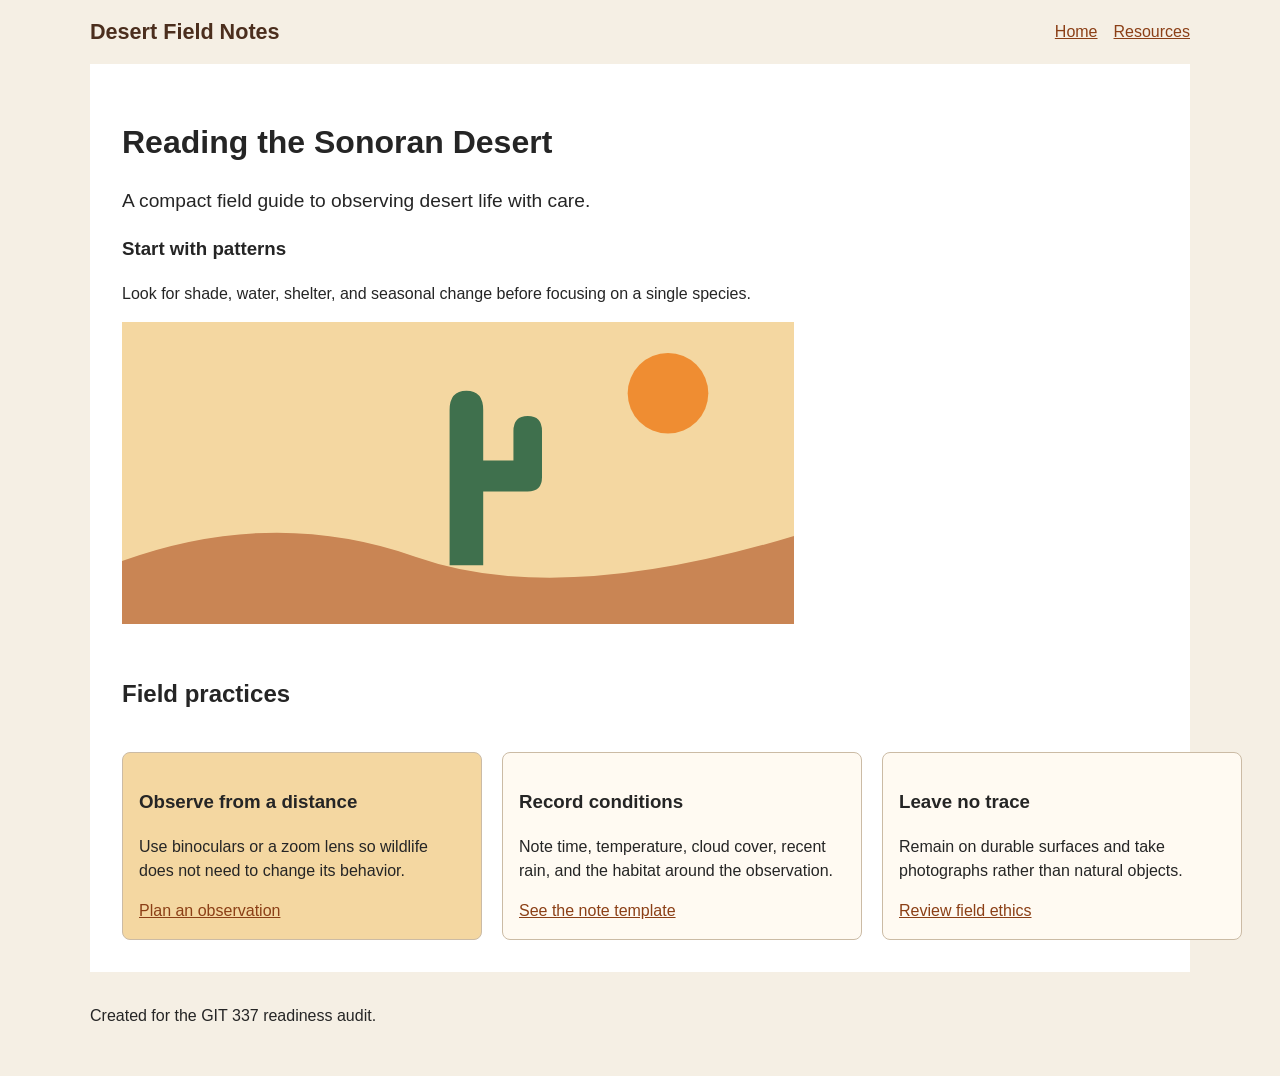
==== ASSESSMENT-Desert-Field-Notes-Starter/index.html @ 09f19dc3 "added lang attribute Missing lang attribute - found by NU validator - added lang="en" - mdn, HTML st" ====
<!doctype html>
<html lang="en">
  <head>
    <meta charset="utf-8">
    <title>Desert Field Notes</title>
    <link rel="stylesheet" href="css/styles.css">
  </head>
  <body>
    <header class="site-header">
      <a class="site-name" href="index.html">Desert Field Notes</a>
      <nav aria-label="Primary navigation">
        <ul class="nav-list">
          <li><a href="index.html">Home</a></li>
          <li><a href="resource.html">Resources</a></li>
        </ul>
      </nav>
    </header>

    <main>
      <h1>Reading the Sonoran Desert</h1>
      <p class="lede">A compact field guide to observing desert life with care.</p>

      <section class="intro">
        <h3>Start with patterns</h3>
        <p>Look for shade, water, shelter, and seasonal change before focusing on a single species.</p>
        <img src="images/saguaro-study.svg" alt="image123">
      </section>

      <section class="cards" aria-labelledby="field-practices">
        <h2 id="field-practices">Field practices</h2>
        <article class="card featured" id="featured-card">
          <h3>Observe from a distance</h3>
          <p>Use binoculars or a zoom lens so wildlife does not need to change its behavior.</p>
          <a href="pages/resources.html">Plan an observation</a>
        </article>
        <article class="card">
          <h3>Record conditions</h3>
          <p>Note time, temperature, cloud cover, recent rain, and the habitat around the observation.</p>
          <a href="pages/resources.html#notes">See the note template</a>
        </article>
        <article class="card">
          <h3>Leave no trace</h3>
          <p>Remain on durable surfaces and take photographs rather than natural objects.</p>
          <a href="pages/resources.html#ethics">Review field ethics</a>
        </article>
      </section>
    </main>

    <footer>
      <p>Created for the GIT 337 readiness audit.</p>
    </footer>
  </body>
</html>
---- ASSESSMENT-Desert-Field-Notes-Starter/css/styles.css ----
* {
  box-sizing: border-box;
}

body {
  margin: 0;
  color: #252525;
  background: #f5efe4;
  font-family: Arial, Helvetica, sans-serif;
  line-height: 1.5;
}

a {
  color: #8b3f16;
}

a:focus {
  outline: none;
}

.site-header,
main,
footer {
  width: 1100px;
  margin-inline: auto;
}

.site-header {
  display: flex;
  align-items: center;
  justify-content: space-between;
  padding-block: 1rem;
}

.site-name {
  color: #4b2e1d;
  font-size: 1.35rem;
  font-weight: 700;
  text-decoration: none;
}

.nav-list {
  display: flex;
  gap: 1rem;
  margin: 0;
  padding: 0;
  list-style: none;
}

main {
  padding: 2rem;
  background: #fff;
}

.lede {
  max-width: 60ch;
  font-size: 1.2rem;
}

.intro img {
  display: block;
  width: 100%;
  max-width: 42rem;
  height: auto;
}

.cards {
  display: grid;
  grid-template-columns: repeat(3, 360px);
  gap: 1.25rem;
  margin-top: 2rem;
}

.cards > h2 {
  grid-column: 1 / -1;
}

.card {
  padding: 1rem;
  border: 1px solid #cbbba5;
  border-radius: .5rem;
  background: #fffaf2;
}

#featured-card {
  background: #f4d7a1;
}

.featured {
  background: #dce9d5;
}

.button {
  display: inline-block;
  padding: .65rem 1rem;
  color: white;
  background: #8b3f16;
  border-radius: .35rem;
  text-decoration: none;
}

footer {
  padding-block: 1rem 2rem;
}

@media (min-width: 700px) and (max-width: 500px) {
  .site-header {
    flex-direction: column;
    align-items: flex-start;
  }

  .cards {
    grid-template-columns: 1fr;
  }
}
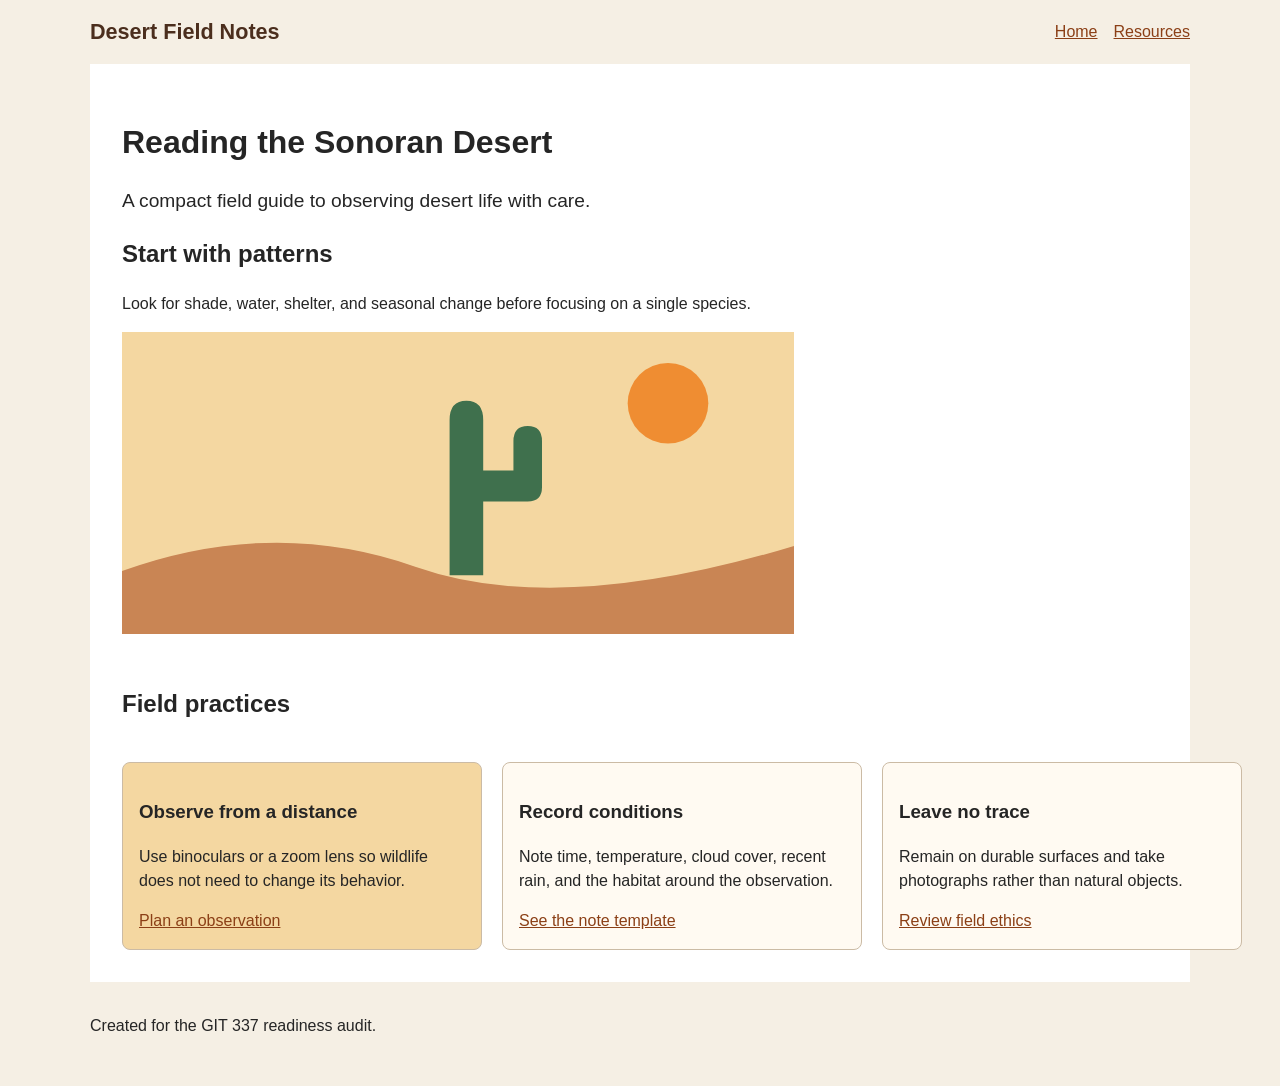
==== commit 2268649e: "changed H3 to H2 incorrect heading - found by NUvalidator - mdn HTML structure doc page - changed H3" ====
--- a/ASSESSMENT-Desert-Field-Notes-Starter/index.html
+++ b/ASSESSMENT-Desert-Field-Notes-Starter/index.html
@@ -21,7 +21,7 @@
       <p class="lede">A compact field guide to observing desert life with care.</p>
 
       <section class="intro">
-        <h3>Start with patterns</h3>
+        <h2>Start with patterns</h2>
         <p>Look for shade, water, shelter, and seasonal change before focusing on a single species.</p>
         <img src="images/saguaro-study.svg" alt="image123">
       </section>
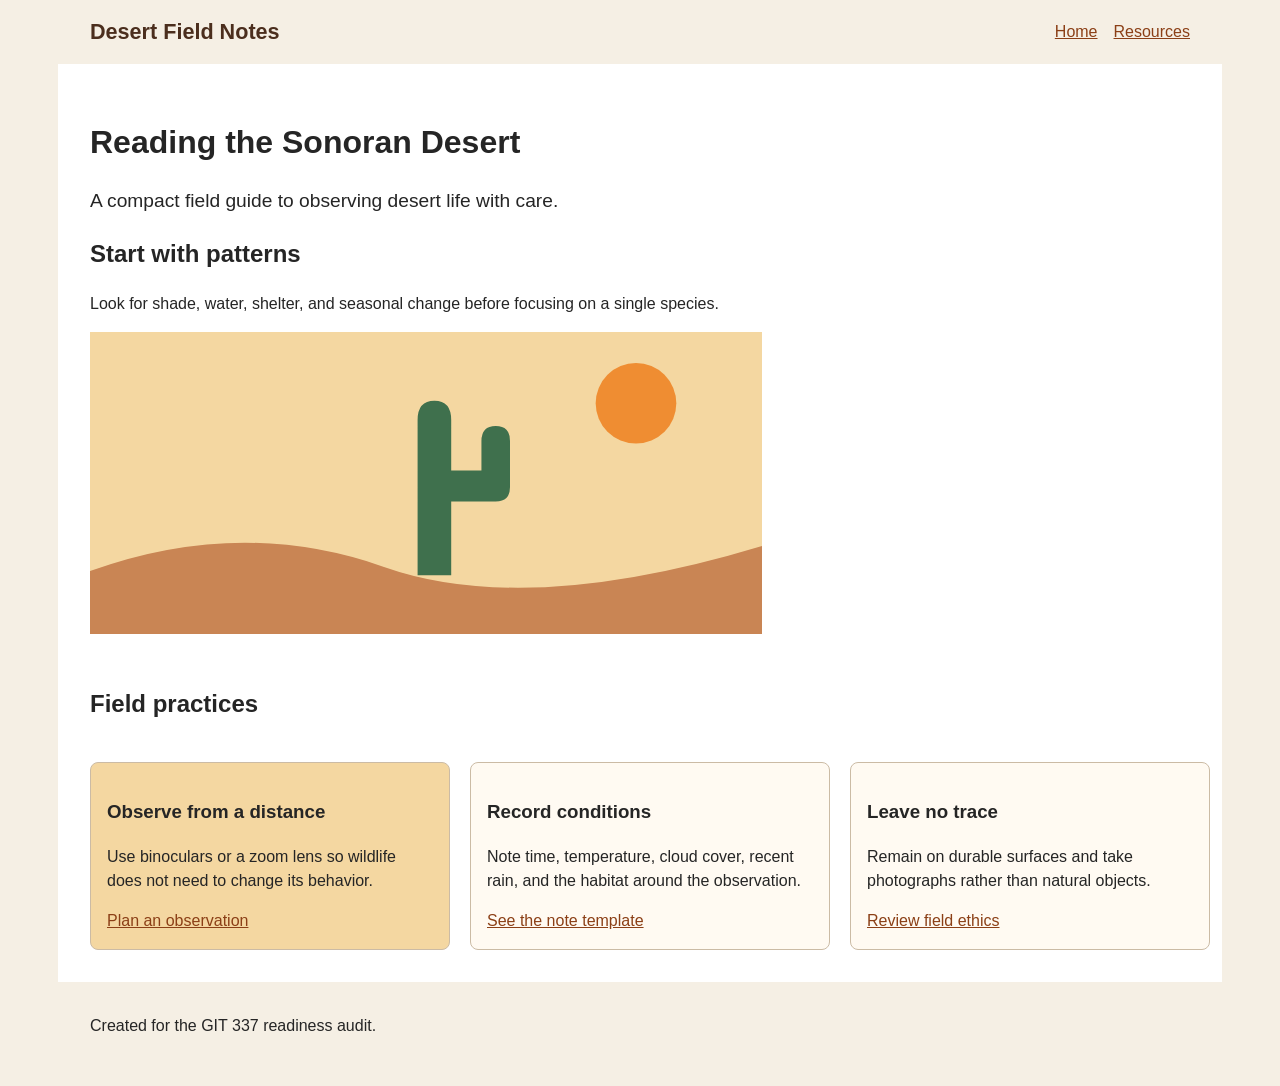
==== commit 99884f67: "changed border to content to prevent spilling into page padding" ====
--- a/ASSESSMENT-Desert-Field-Notes-Starter/index.html
+++ b/ASSESSMENT-Desert-Field-Notes-Starter/index.html
@@ -2,6 +2,7 @@
 <html lang="en">
   <head>
     <meta charset="utf-8">
+    <meta name="viewport" content="width=device-width, user-scalable=yes" />
     <title>Desert Field Notes</title>
     <link rel="stylesheet" href="css/styles.css">
   </head>
@@ -10,8 +11,8 @@
       <a class="site-name" href="index.html">Desert Field Notes</a>
       <nav aria-label="Primary navigation">
         <ul class="nav-list">
-          <li><a href="index.html">Home</a></li>
-          <li><a href="resource.html">Resources</a></li>
+          <li><a href="#">Home</a></li>
+          <li><a href="pages/resources.html">Resources</a></li>
         </ul>
       </nav>
     </header>
@@ -23,7 +24,7 @@
       <section class="intro">
         <h2>Start with patterns</h2>
         <p>Look for shade, water, shelter, and seasonal change before focusing on a single species.</p>
-        <img src="images/saguaro-study.svg" alt="image123">
+        <img src="images/saguaro-study.svg" alt="desert image with 1 cactus, sandy hills and sun">
       </section>
 
       <section class="cards" aria-labelledby="field-practices">
--- a/ASSESSMENT-Desert-Field-Notes-Starter/css/styles.css
+++ b/ASSESSMENT-Desert-Field-Notes-Starter/css/styles.css
@@ -1,5 +1,5 @@
 * {
-  box-sizing: border-box;
+  box-sizing: content-box;
 }
 
 body {
@@ -15,7 +15,7 @@
 }
 
 a:focus {
-  outline: none;
+  outline: 2px solid #252525;
 }
 
 .site-header,
